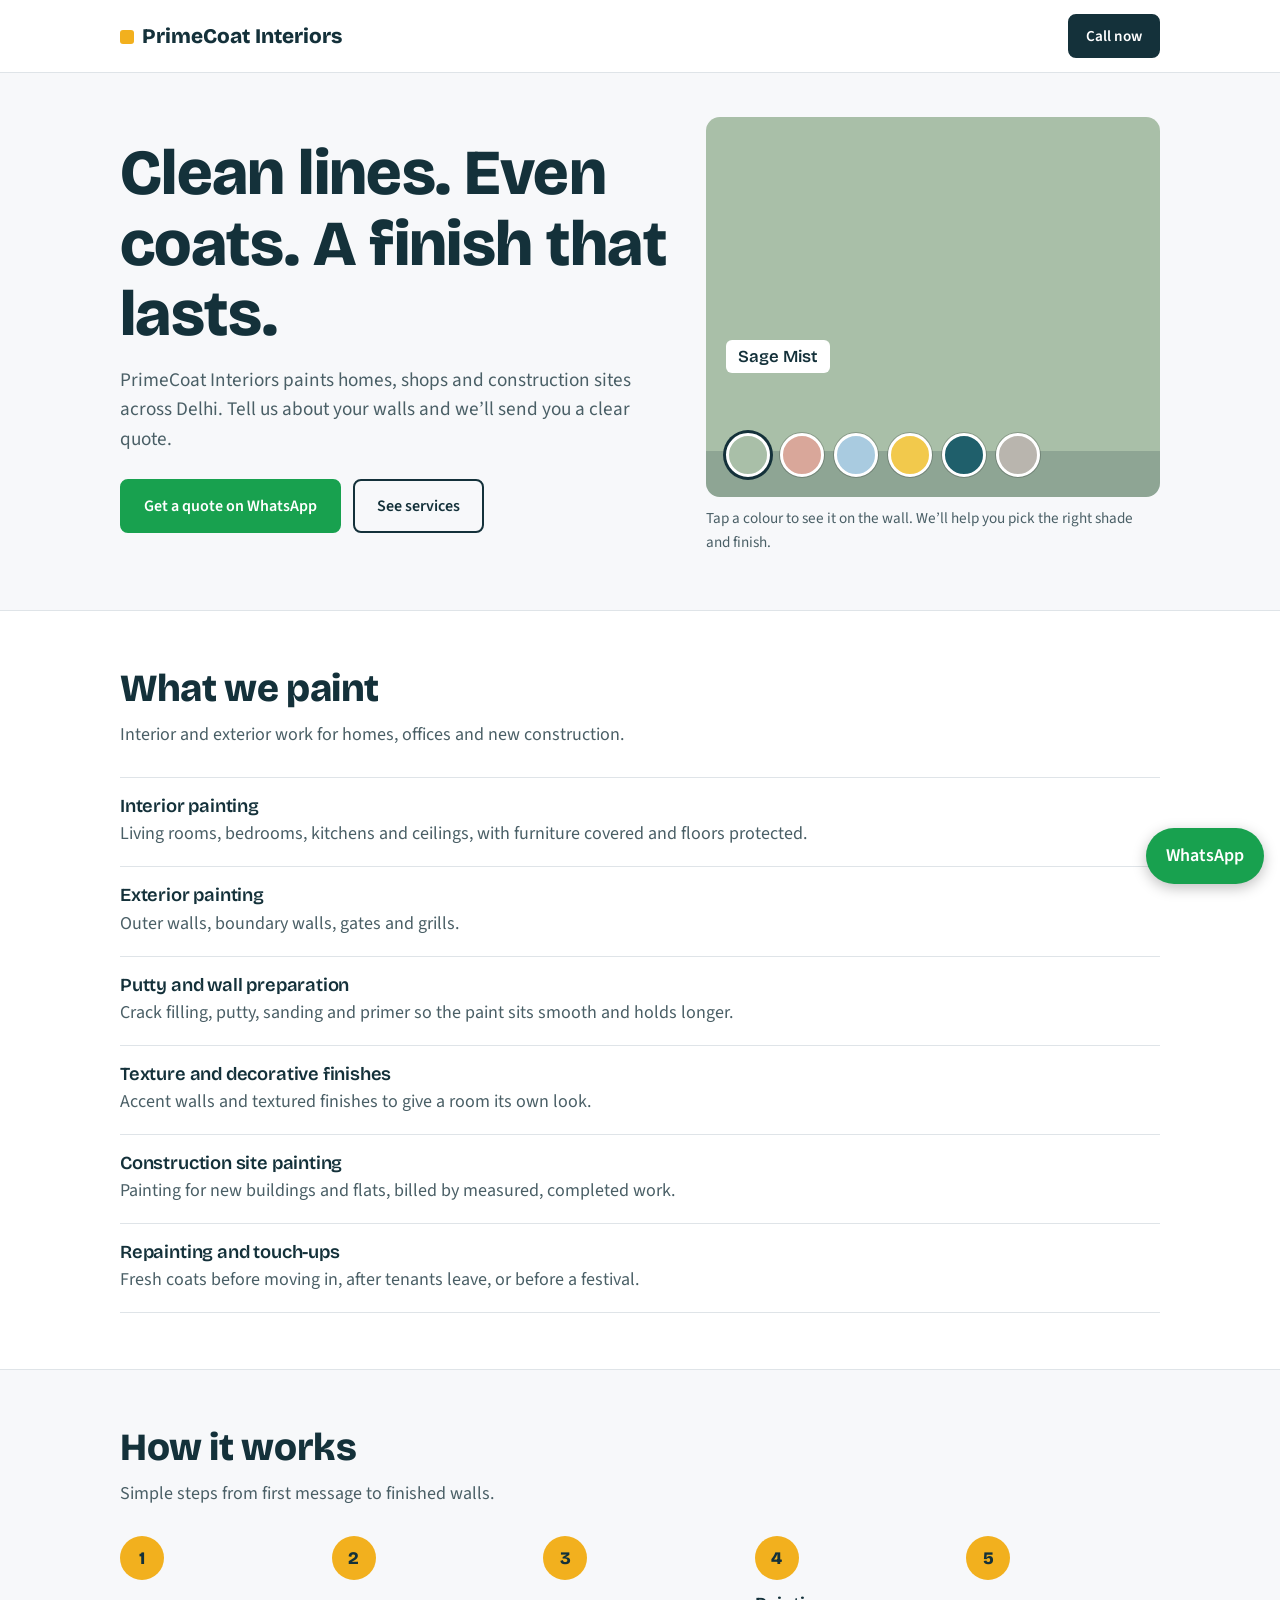
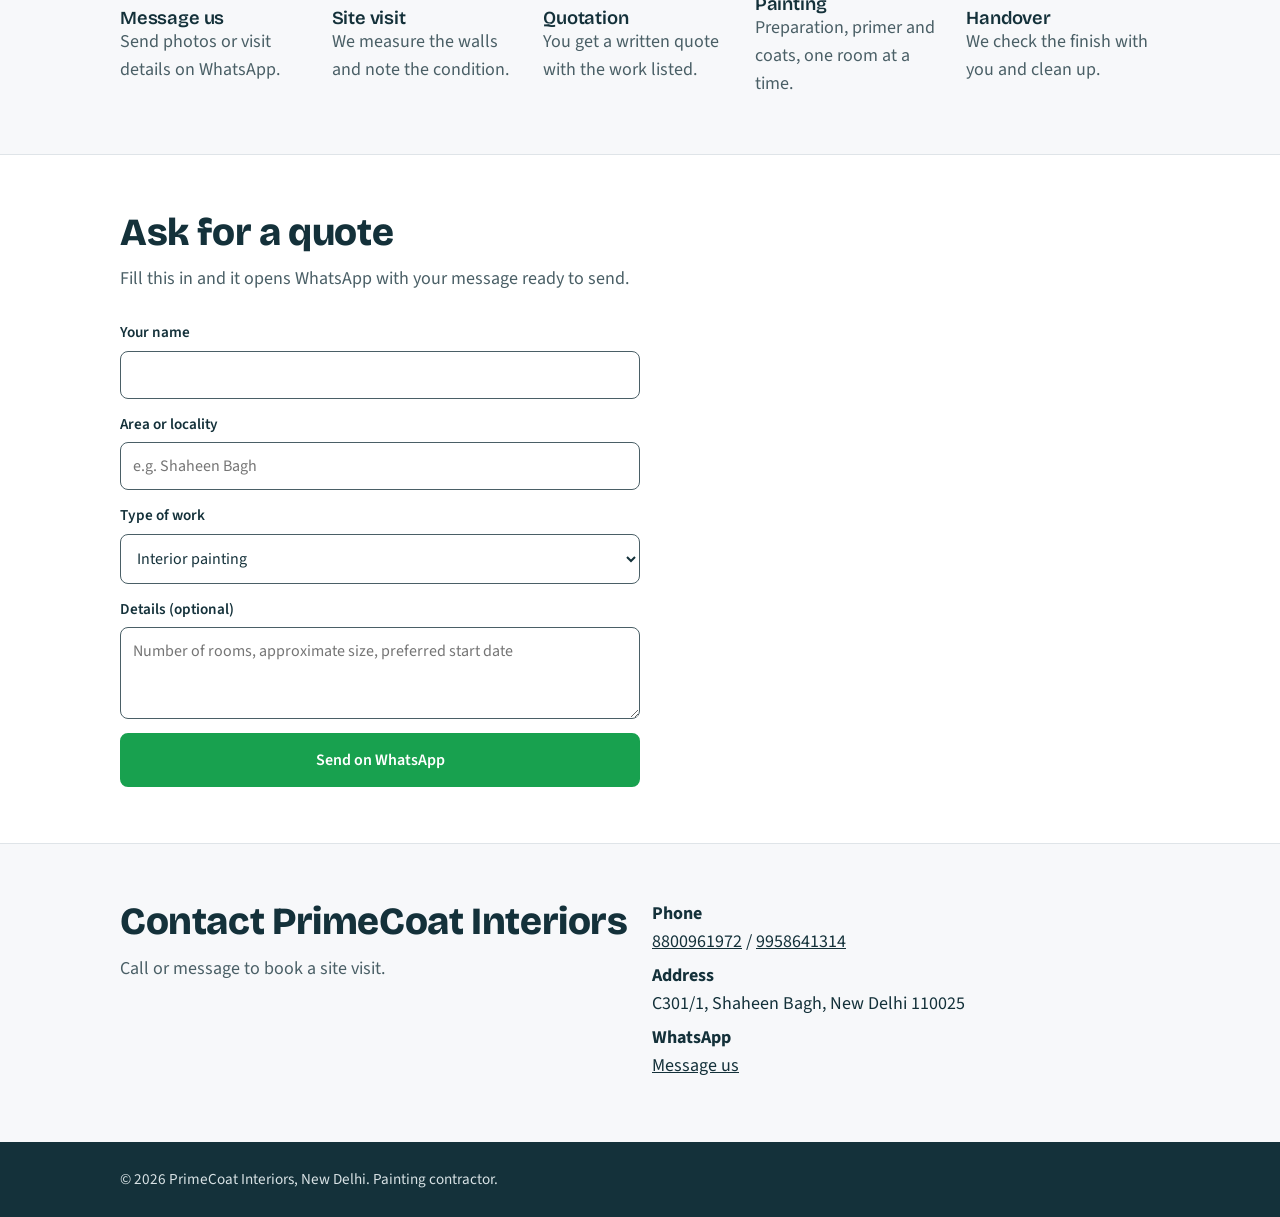
==== index.html @ b765ab6c "add file via upload" ====
<!DOCTYPE html>
<html lang="en">
<head>
<meta charset="utf-8">
<meta name="viewport" content="width=device-width, initial-scale=1">
<title>PrimeCoat Interiors | Painting Contractor in Shaheen Bagh, New Delhi</title>
<meta name="description" content="PrimeCoat Interiors does interior and exterior painting, putty and wall preparation, and site painting in Delhi. Call or WhatsApp for a free quote.">
<meta property="og:title" content="PrimeCoat Interiors | Painting Contractor, New Delhi">
<meta property="og:description" content="Interior and exterior painting for homes and construction sites. Message us on WhatsApp for a quote.">
<meta property="og:type" content="website">
<link rel="preconnect" href="https://fonts.googleapis.com">
<link rel="preconnect" href="https://fonts.gstatic.com" crossorigin>
<link href="https://fonts.googleapis.com/css2?family=Bricolage+Grotesque:opsz,wght@12..96,600;12..96,800&family=Source+Sans+3:wght@400;600&display=swap" rel="stylesheet">
<script type="application/ld+json">
{"@context":"https://schema.org","@type":"HousePainter","name":"PrimeCoat Interiors","telephone":"+918800961972","address":{"@type":"PostalAddress","streetAddress":"C301/1, Shaheen Bagh","addressLocality":"New Delhi","postalCode":"110025","addressCountry":"IN"},"areaServed":"Delhi NCR"}
</script>
<style>
:root{
  --ink:#14313a; --ink-soft:#4a5f66; --paper:#f7f8fa; --line:#dfe4e8;
  --accent:#f2b01e; --wa:#18a14f; --wall:#a9bfa8;
  --head:"Bricolage Grotesque","Trebuchet MS",Arial,sans-serif;
  --body:"Source Sans 3",Segoe UI,Arial,sans-serif;
}
*{box-sizing:border-box;margin:0}
html{scroll-behavior:smooth}
body{font-family:var(--body);color:var(--ink);background:var(--paper);font-size:18px;line-height:1.55}
a{color:inherit}
:focus-visible{outline:3px solid var(--ink);outline-offset:3px}
.wrap{max-width:1080px;margin:0 auto;padding:0 20px}
h1,h2,h3{font-family:var(--head);line-height:1.1;letter-spacing:-.01em}
h1{font-size:clamp(2.3rem,7vw,4rem);font-weight:800}
h2{font-size:clamp(1.7rem,4.5vw,2.4rem);font-weight:800;margin-bottom:12px}
h3{font-size:1.15rem;font-weight:600}
.btn{display:inline-block;padding:14px 22px;border-radius:8px;font-weight:600;text-decoration:none;border:2px solid var(--ink);background:none;font:600 1rem var(--body);cursor:pointer}
.btn-wa{background:var(--wa);border-color:var(--wa);color:#fff}
.btn-call{background:var(--ink);color:#fff}
header{border-bottom:1px solid var(--line);background:#fff}
header .wrap{display:flex;align-items:center;justify-content:space-between;padding-top:14px;padding-bottom:14px;gap:12px}
.logo{font:800 1.3rem var(--head);text-decoration:none}
.logo span{display:inline-block;width:14px;height:14px;background:var(--accent);margin-right:8px;border-radius:3px;vertical-align:-1px}
header .btn{padding:9px 16px;font-size:.95rem}
.hero{padding:44px 0 56px}
.hero .wrap{display:grid;gap:32px;grid-template-columns:1fr}
.hero p.lead{font-size:1.2rem;color:var(--ink-soft);max-width:34em;margin:16px 0 24px}
.cta{display:flex;flex-wrap:wrap;gap:12px}
.wall{border-radius:14px;min-height:300px;background:var(--wall);transition:background .45s;display:flex;flex-direction:column;justify-content:flex-end;padding:20px;position:relative;overflow:hidden}
.wall::before{content:"";position:absolute;left:0;right:0;bottom:0;height:46px;background:rgba(20,49,58,.18)}
.wall-name{position:relative;font:600 1.05rem var(--head);background:#fff;align-self:flex-start;padding:6px 12px;border-radius:6px;margin-bottom:60px}
.chips{position:relative;display:flex;gap:10px;flex-wrap:wrap}
.chip{width:44px;height:44px;border-radius:50%;border:3px solid #fff;cursor:pointer;box-shadow:0 0 0 1px rgba(0,0,0,.2)}
.chip[aria-pressed="true"]{box-shadow:0 0 0 3px var(--ink)}
.hint{font-size:.95rem;color:var(--ink-soft);margin-top:10px}
section{padding:56px 0}
.alt{background:#fff;border-top:1px solid var(--line);border-bottom:1px solid var(--line)}
.sub{color:var(--ink-soft);max-width:36em;margin-bottom:28px}
.services{list-style:none;padding:0;display:grid;gap:0}
.services li{padding:18px 0;border-top:1px solid var(--line)}
.services li:last-child{border-bottom:1px solid var(--line)}
.services p{color:var(--ink-soft);margin-top:4px}
.steps{list-style:none;padding:0;counter-reset:s;display:grid;gap:18px}
.steps li{counter-increment:s;display:grid;grid-template-columns:44px 1fr;gap:14px;align-items:start}
.steps li::before{content:counter(s);width:44px;height:44px;border-radius:50%;background:var(--accent);font:800 1.1rem var(--head);display:flex;align-items:center;justify-content:center}
.steps p{color:var(--ink-soft)}
form{display:grid;gap:14px;max-width:520px}
label{display:grid;gap:6px;font-weight:600;font-size:.95rem}
input,select,textarea{font:1rem var(--body);padding:12px;border:1.5px solid var(--ink-soft);border-radius:8px;background:#fff;color:var(--ink);width:100%}
.contact{display:grid;gap:24px}
.contact p{margin-bottom:6px}
footer{background:var(--ink);color:#d8e2e5;padding:26px 0;font-size:.95rem}
.float{position:fixed;right:16px;bottom:16px;z-index:5;border-radius:999px;padding:14px 20px;box-shadow:0 4px 14px rgba(0,0,0,.25);text-decoration:none;background:var(--wa);color:#fff;font-weight:600}
@media(min-width:760px){
  .hero .wrap{grid-template-columns:1.1fr .9fr;align-items:center}
  .wall{min-height:380px}
  .contact{grid-template-columns:1fr 1fr}
  .steps{grid-template-columns:repeat(5,1fr)}
  .steps li{grid-template-columns:1fr}
}
@media(prefers-reduced-motion:reduce){html{scroll-behavior:auto}.wall{transition:none}}
</style>
</head>
<body>

<header>
  <div class="wrap">
    <a class="logo" href="#top"><span></span>PrimeCoat Interiors</a>
    <a class="btn btn-call" href="tel:+918800961972">Call now</a>
  </div>
</header>

<main id="top">
  <div class="hero">
    <div class="wrap">
      <div>
        <h1>Clean lines. Even coats. A finish that lasts.</h1>
        <p class="lead">PrimeCoat Interiors paints homes, shops and construction sites across Delhi. Tell us about your walls and we’ll send you a clear quote.</p>
        <div class="cta">
          <a class="btn btn-wa" href="https://wa.me/918800961972?text=Hello%20PrimeCoat%20Interiors%2C%20I%20need%20a%20painting%20quote.">Get a quote on WhatsApp</a>
          <a class="btn" href="#services">See services</a>
        </div>
      </div>
      <div>
        <div class="wall" id="wall">
          <div class="wall-name" id="wallName">Sage Mist</div>
          <div class="chips" role="group" aria-label="Choose a wall colour"></div>
        </div>
        <p class="hint">Tap a colour to see it on the wall. We’ll help you pick the right shade and finish.</p>
      </div>
    </div>
  </div>

  <section class="alt" id="services">
    <div class="wrap">
      <h2>What we paint</h2>
      <p class="sub">Interior and exterior work for homes, offices and new construction.</p>
      <ul class="services">
        <li><h3>Interior painting</h3><p>Living rooms, bedrooms, kitchens and ceilings, with furniture covered and floors protected.</p></li>
        <li><h3>Exterior painting</h3><p>Outer walls, boundary walls, gates and grills.</p></li>
        <li><h3>Putty and wall preparation</h3><p>Crack filling, putty, sanding and primer so the paint sits smooth and holds longer.</p></li>
        <li><h3>Texture and decorative finishes</h3><p>Accent walls and textured finishes to give a room its own look.</p></li>
        <li><h3>Construction site painting</h3><p>Painting for new buildings and flats, billed by measured, completed work.</p></li>
        <li><h3>Repainting and touch-ups</h3><p>Fresh coats before moving in, after tenants leave, or before a festival.</p></li>
      </ul>
    </div>
  </section>

  <section id="process">
    <div class="wrap">
      <h2>How it works</h2>
      <p class="sub">Simple steps from first message to finished walls.</p>
      <ol class="steps">
        <li><div><h3>Message us</h3><p>Send photos or visit details on WhatsApp.</p></div></li>
        <li><div><h3>Site visit</h3><p>We measure the walls and note the condition.</p></div></li>
        <li><div><h3>Quotation</h3><p>You get a written quote with the work listed.</p></div></li>
        <li><div><h3>Painting</h3><p>Preparation, primer and coats, one room at a time.</p></div></li>
        <li><div><h3>Handover</h3><p>We check the finish with you and clean up.</p></div></li>
      </ol>
    </div>
  </section>

  <section class="alt" id="quote">
    <div class="wrap">
      <h2>Ask for a quote</h2>
      <p class="sub">Fill this in and it opens WhatsApp with your message ready to send.</p>
      <form id="quoteForm">
        <label>Your name<input name="name" autocomplete="name" required></label>
        <label>Area or locality<input name="area" placeholder="e.g. Shaheen Bagh" required></label>
        <label>Type of work
          <select name="work">
            <option>Interior painting</option>
            <option>Exterior painting</option>
            <option>Putty and wall preparation</option>
            <option>Texture and decorative finish</option>
            <option>Construction site painting</option>
            <option>Repainting or touch-up</option>
          </select>
        </label>
        <label>Details (optional)<textarea name="details" rows="3" placeholder="Number of rooms, approximate size, preferred start date"></textarea></label>
        <button class="btn btn-wa" type="submit">Send on WhatsApp</button>
      </form>
    </div>
  </section>

  <section id="contact">
    <div class="wrap contact">
      <div>
        <h2>Contact PrimeCoat Interiors</h2>
        <p class="sub">Call or message to book a site visit.</p>
      </div>
      <div>
        <p><strong>Phone</strong><br><a href="tel:+918800961972">8800961972</a> / <a href="tel:+919958641314">9958641314</a></p>
        <p><strong>Address</strong><br>C301/1, Shaheen Bagh, New Delhi 110025</p>
        <p><strong>WhatsApp</strong><br><a href="https://wa.me/918800961972">Message us</a></p>
      </div>
    </div>
  </section>
</main>

<footer>
  <div class="wrap">© <span id="yr">2026</span> PrimeCoat Interiors, New Delhi. Painting contractor.</div>
</footer>

<a class="float" href="https://wa.me/918800961972?text=Hello%20PrimeCoat%20Interiors%2C%20I%20need%20a%20painting%20quote." aria-label="Chat on WhatsApp">WhatsApp</a>

<script>
(function(){
  var shades=[["Sage Mist","#a9bfa8"],["Clay Rose","#d9a79a"],["Sky Wash","#a9cbe0"],["Sun Yellow","#f2c94c"],["Deep Teal","#1f5f6b"],["Warm Grey","#b9b5ae"]];
  var wall=document.getElementById("wall"),nm=document.getElementById("wallName"),box=wall.querySelector(".chips");
  shades.forEach(function(s,i){
    var b=document.createElement("button");
    b.className="chip";b.type="button";b.style.background=s[1];
    b.setAttribute("aria-label",s[0]);b.setAttribute("aria-pressed",i===0?"true":"false");
    b.onclick=function(){
      wall.style.background=s[1];nm.textContent=s[0];
      box.querySelectorAll(".chip").forEach(function(c){c.setAttribute("aria-pressed","false")});
      b.setAttribute("aria-pressed","true");
    };
    box.appendChild(b);
  });
  document.getElementById("yr").textContent=new Date().getFullYear();
  document.getElementById("quoteForm").addEventListener("submit",function(e){
    e.preventDefault();
    var f=e.target,d=new FormData(f);
    var msg="Hello PrimeCoat Interiors, I’m "+d.get("name")+" from "+d.get("area")+". I need a quote for: "+d.get("work")+"."+(d.get("details")?" Details: "+d.get("details"):"");
    window.open("https://wa.me/918800961972?text="+encodeURIComponent(msg),"_blank");
  });
})();
</script>
</body>
</html>
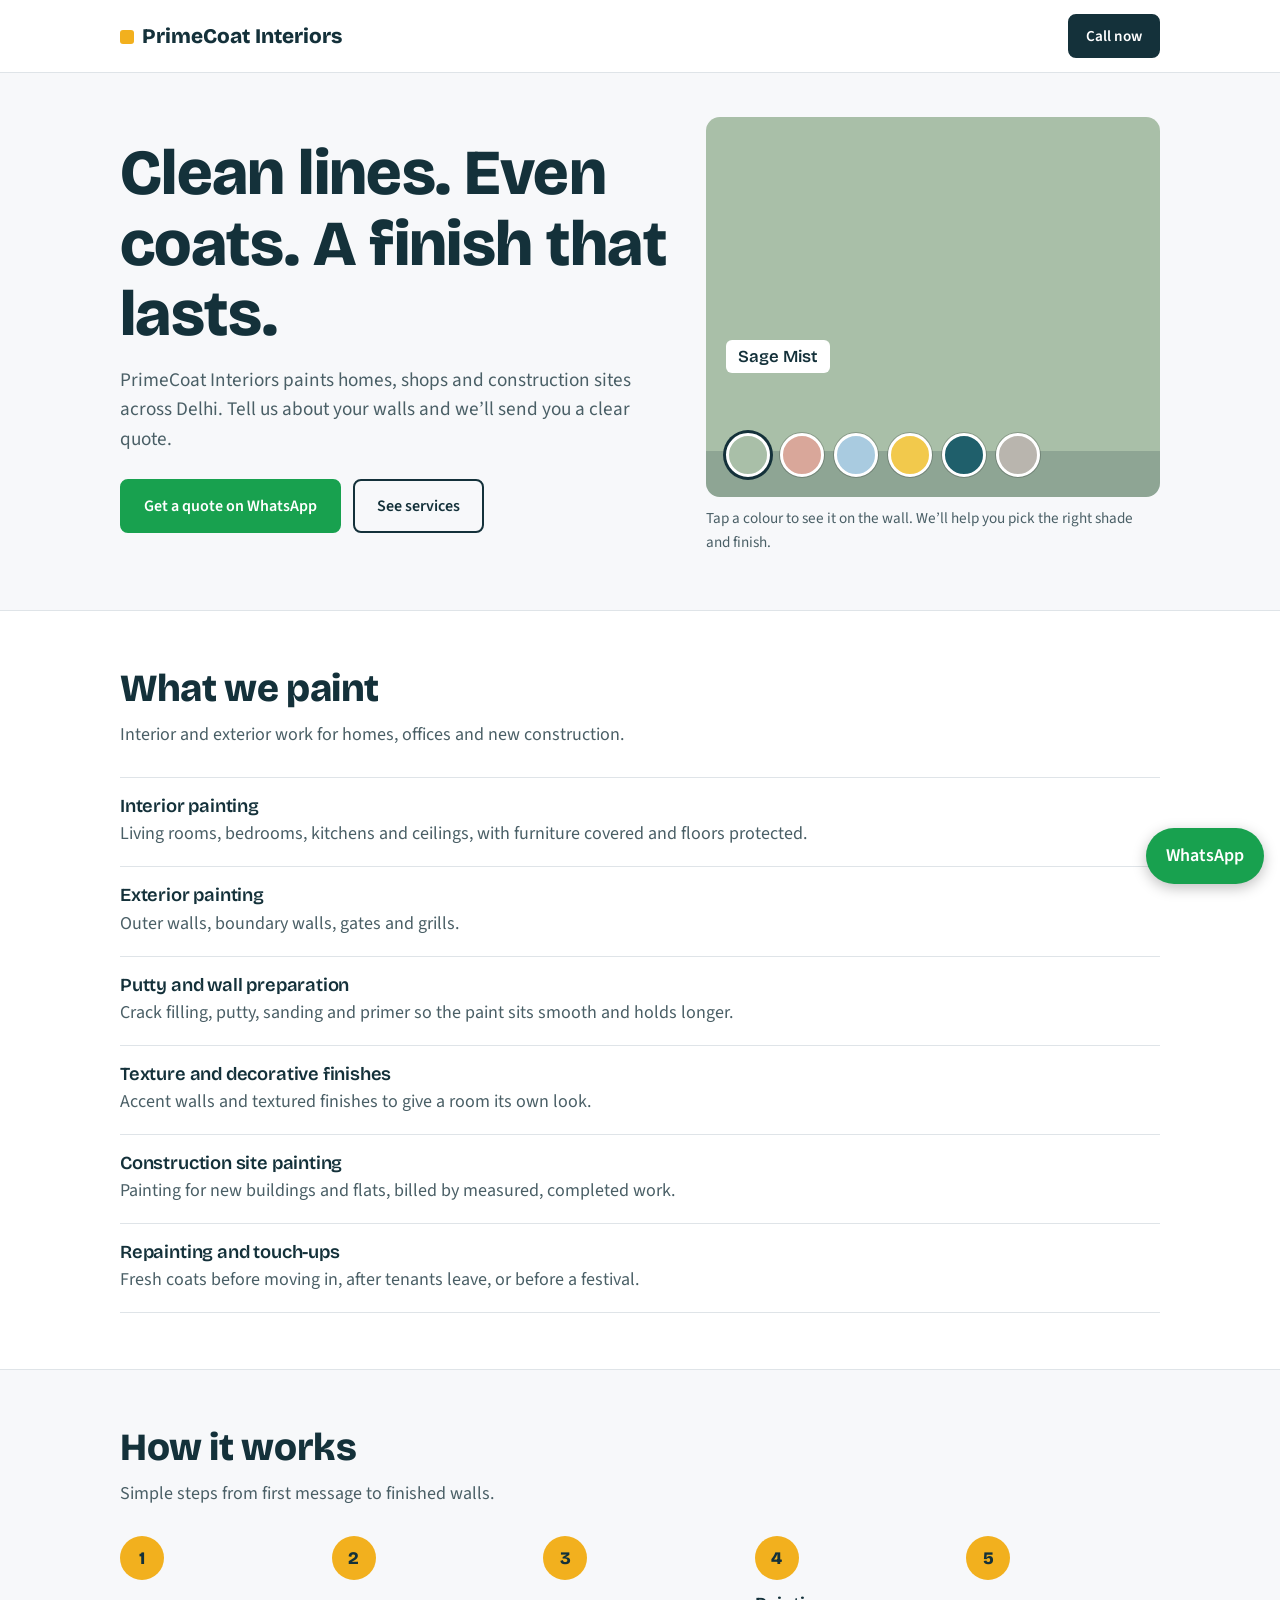
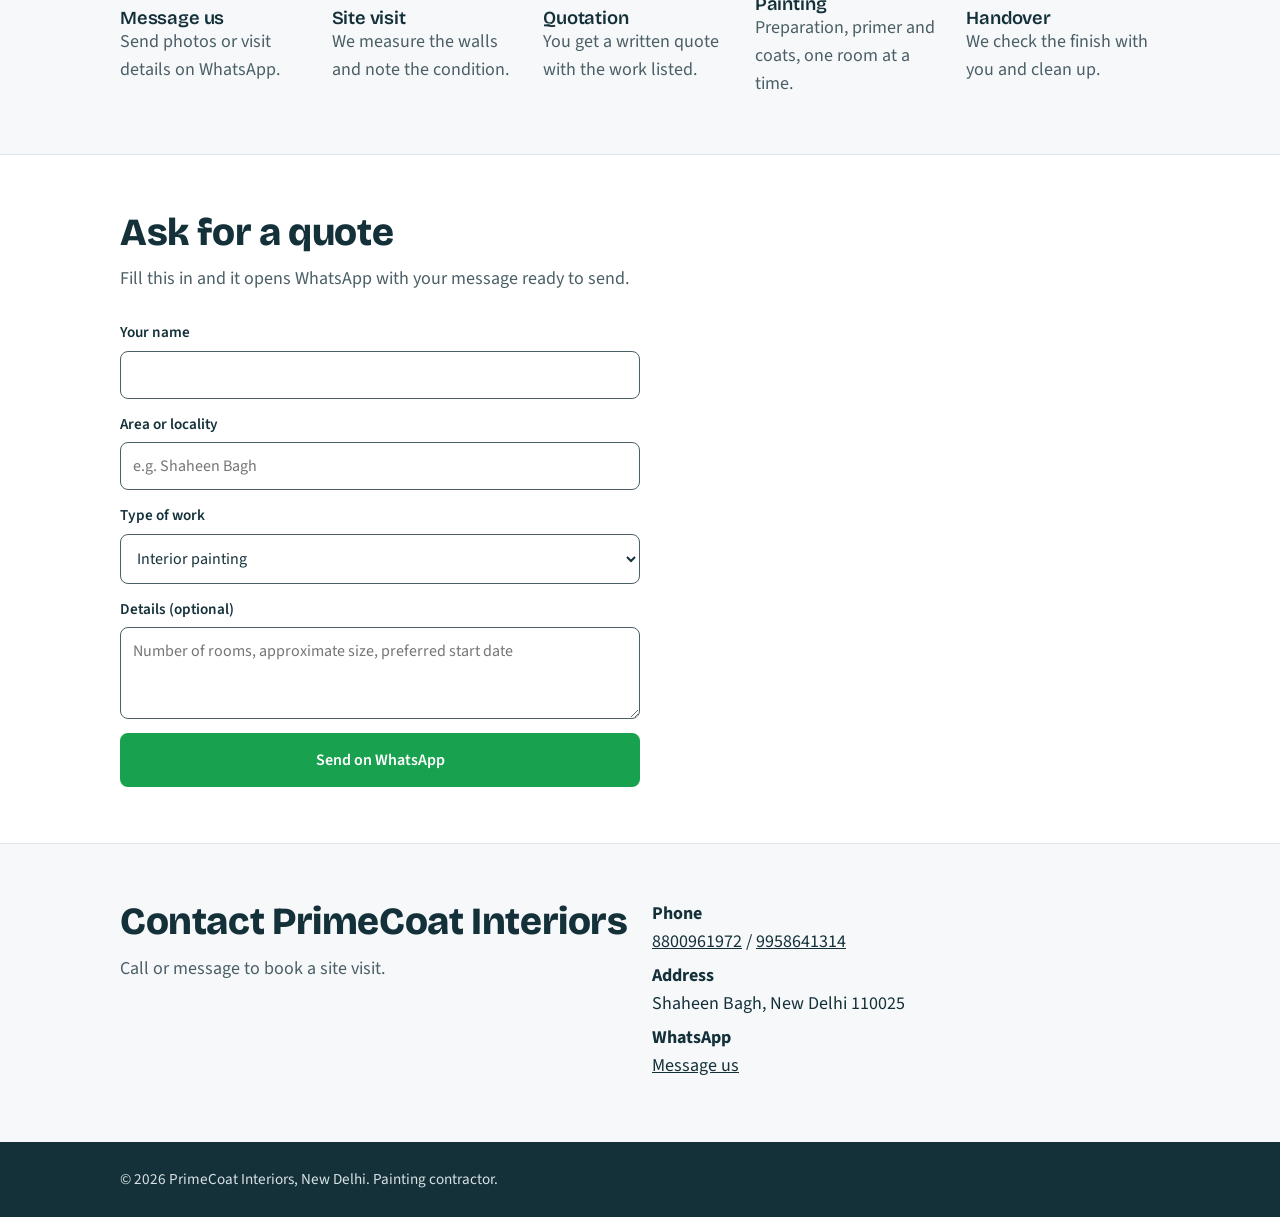
==== commit 42fc572d: "Update index.html updated address" ====
--- a/index.html
+++ b/index.html
@@ -168,7 +168,7 @@
       </div>
       <div>
         <p><strong>Phone</strong><br><a href="tel:+918800961972">8800961972</a> / <a href="tel:+919958641314">9958641314</a></p>
-        <p><strong>Address</strong><br>C301/1, Shaheen Bagh, New Delhi 110025</p>
+        <p><strong>Address</strong><br>Shaheen Bagh, New Delhi 110025</p>
         <p><strong>WhatsApp</strong><br><a href="https://wa.me/918800961972">Message us</a></p>
       </div>
     </div>
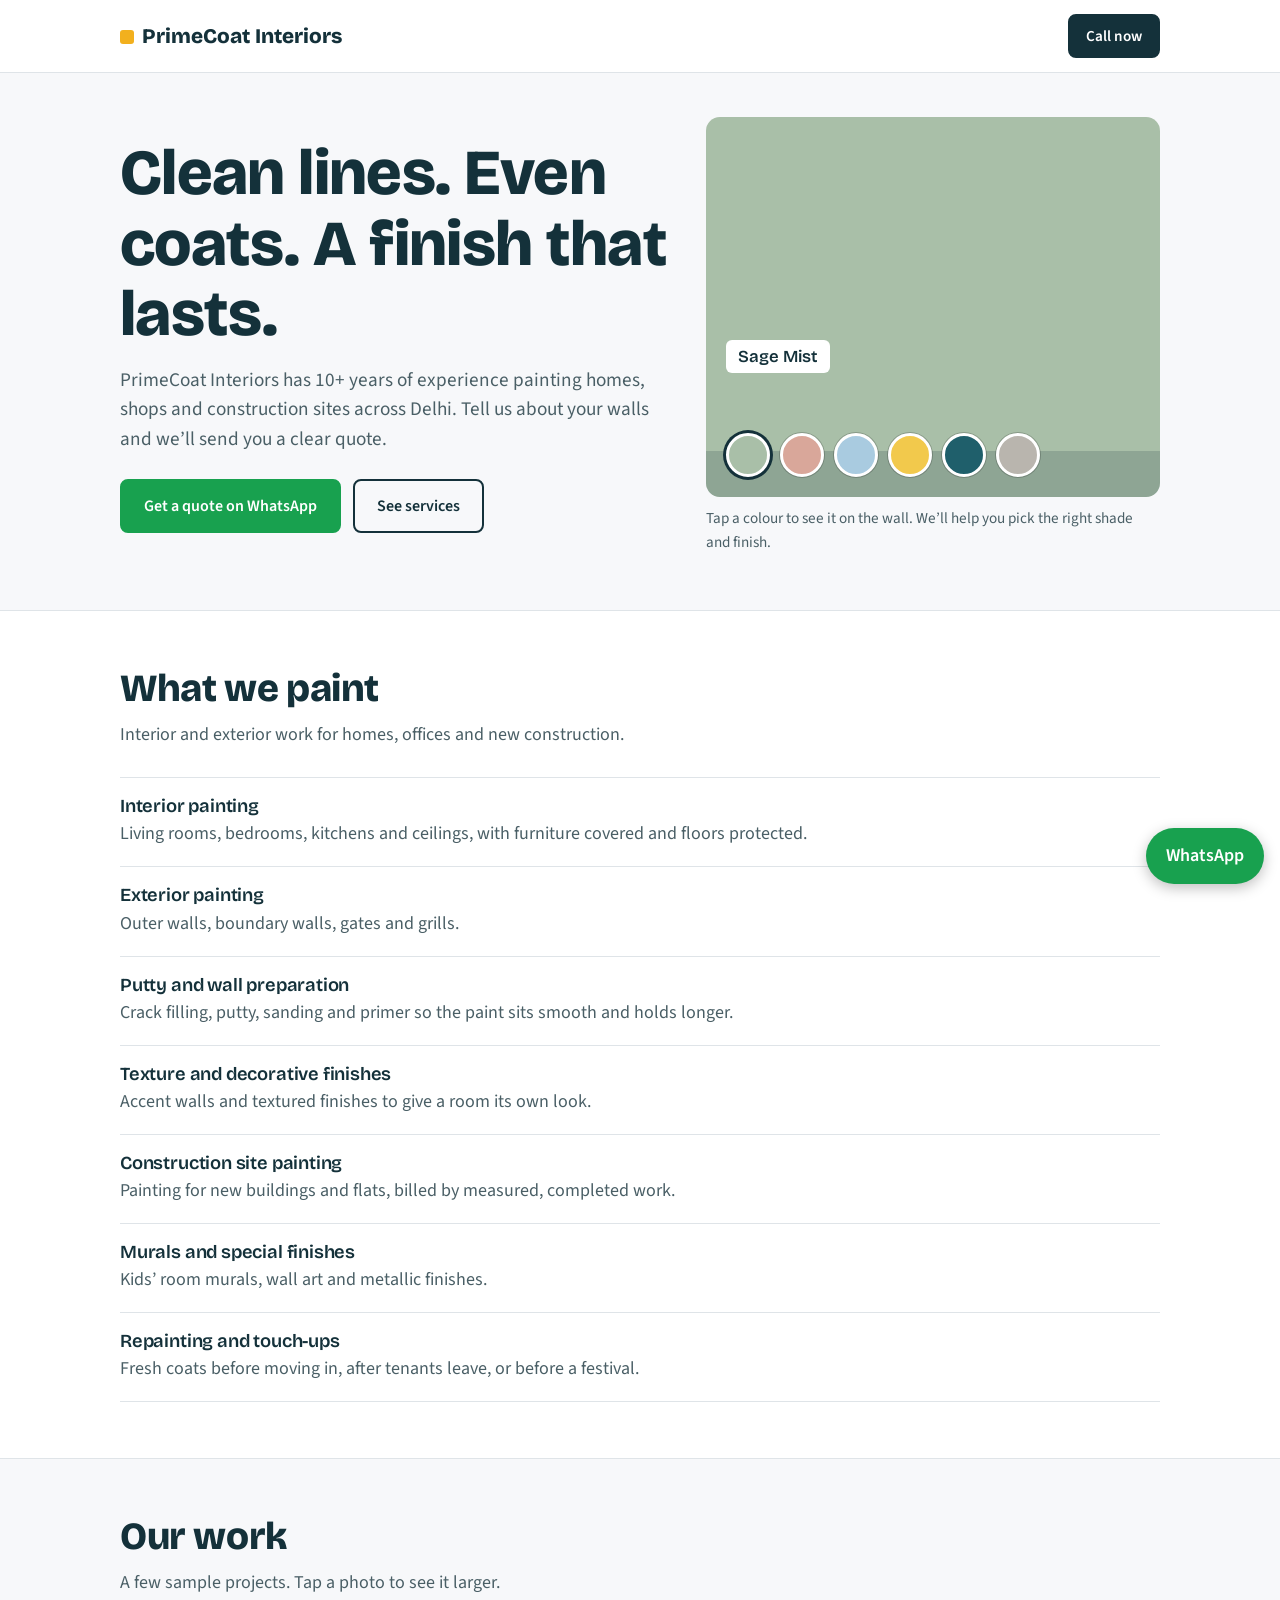
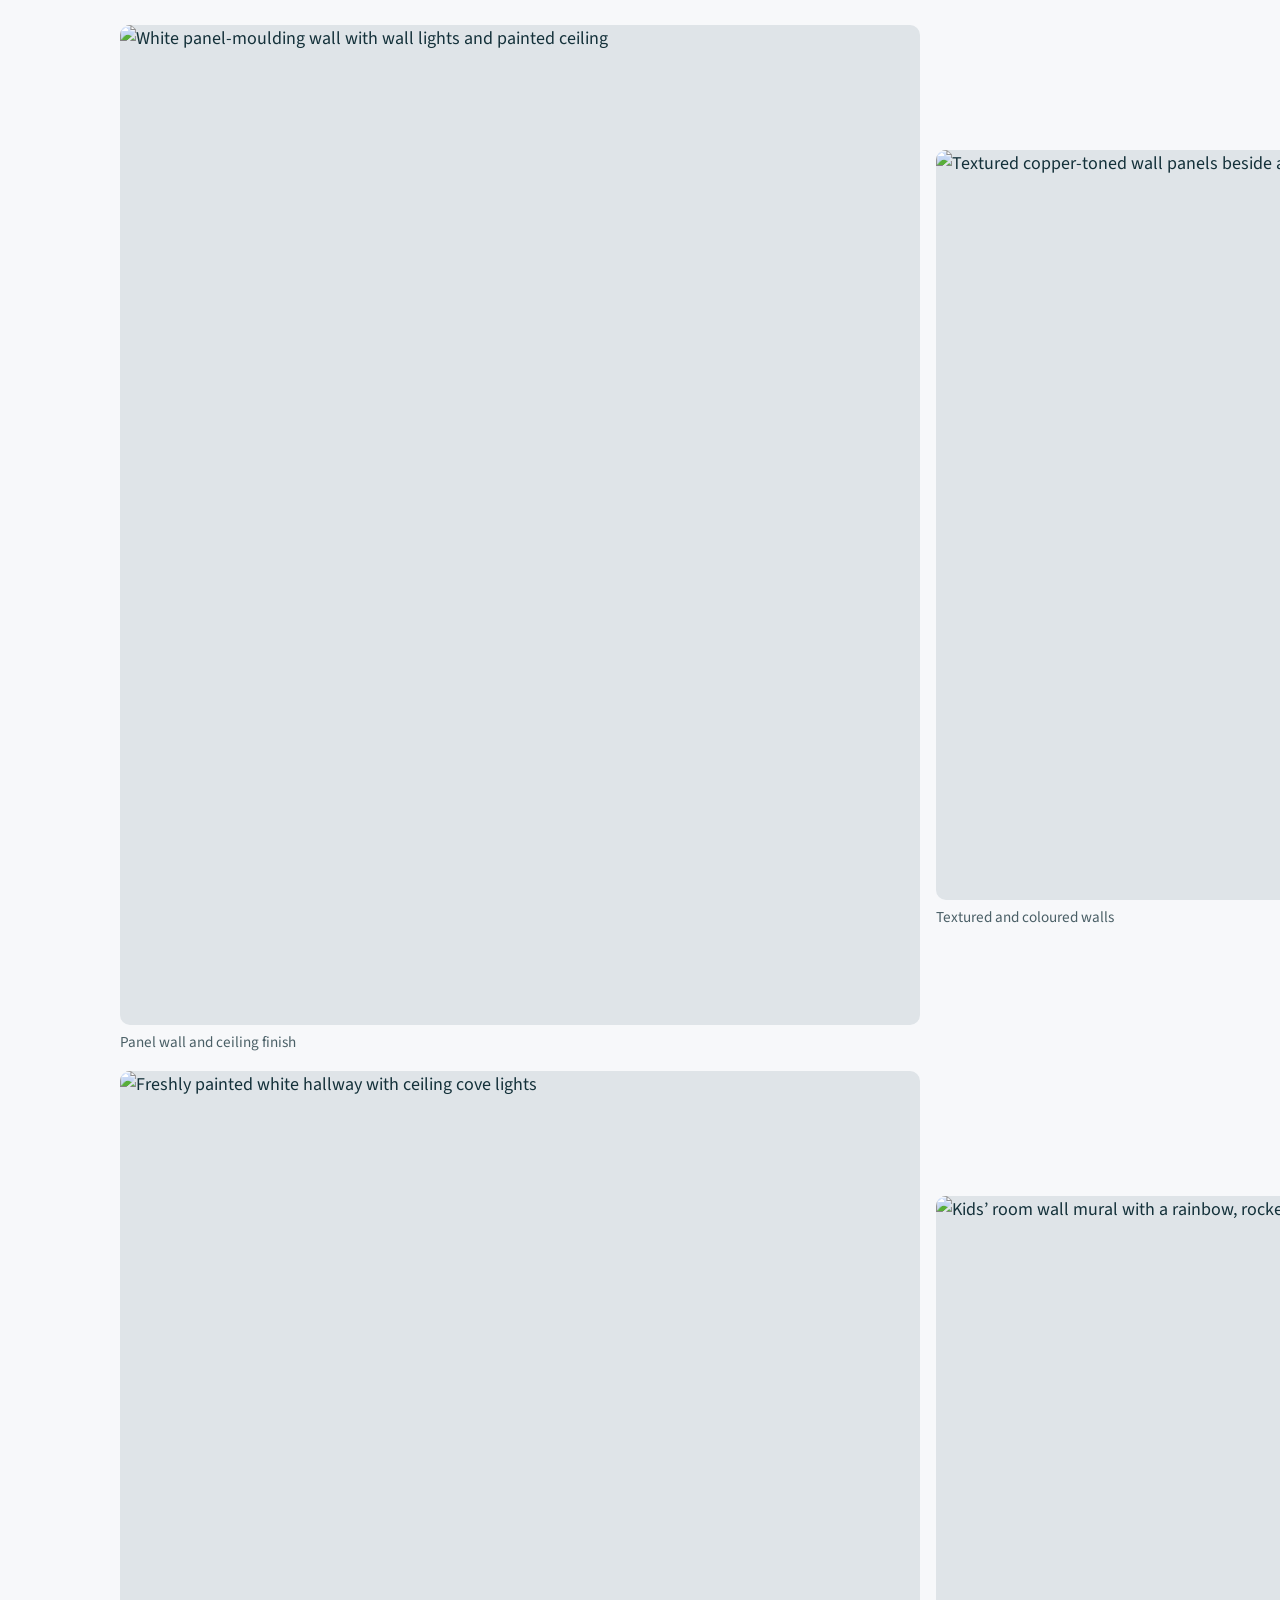
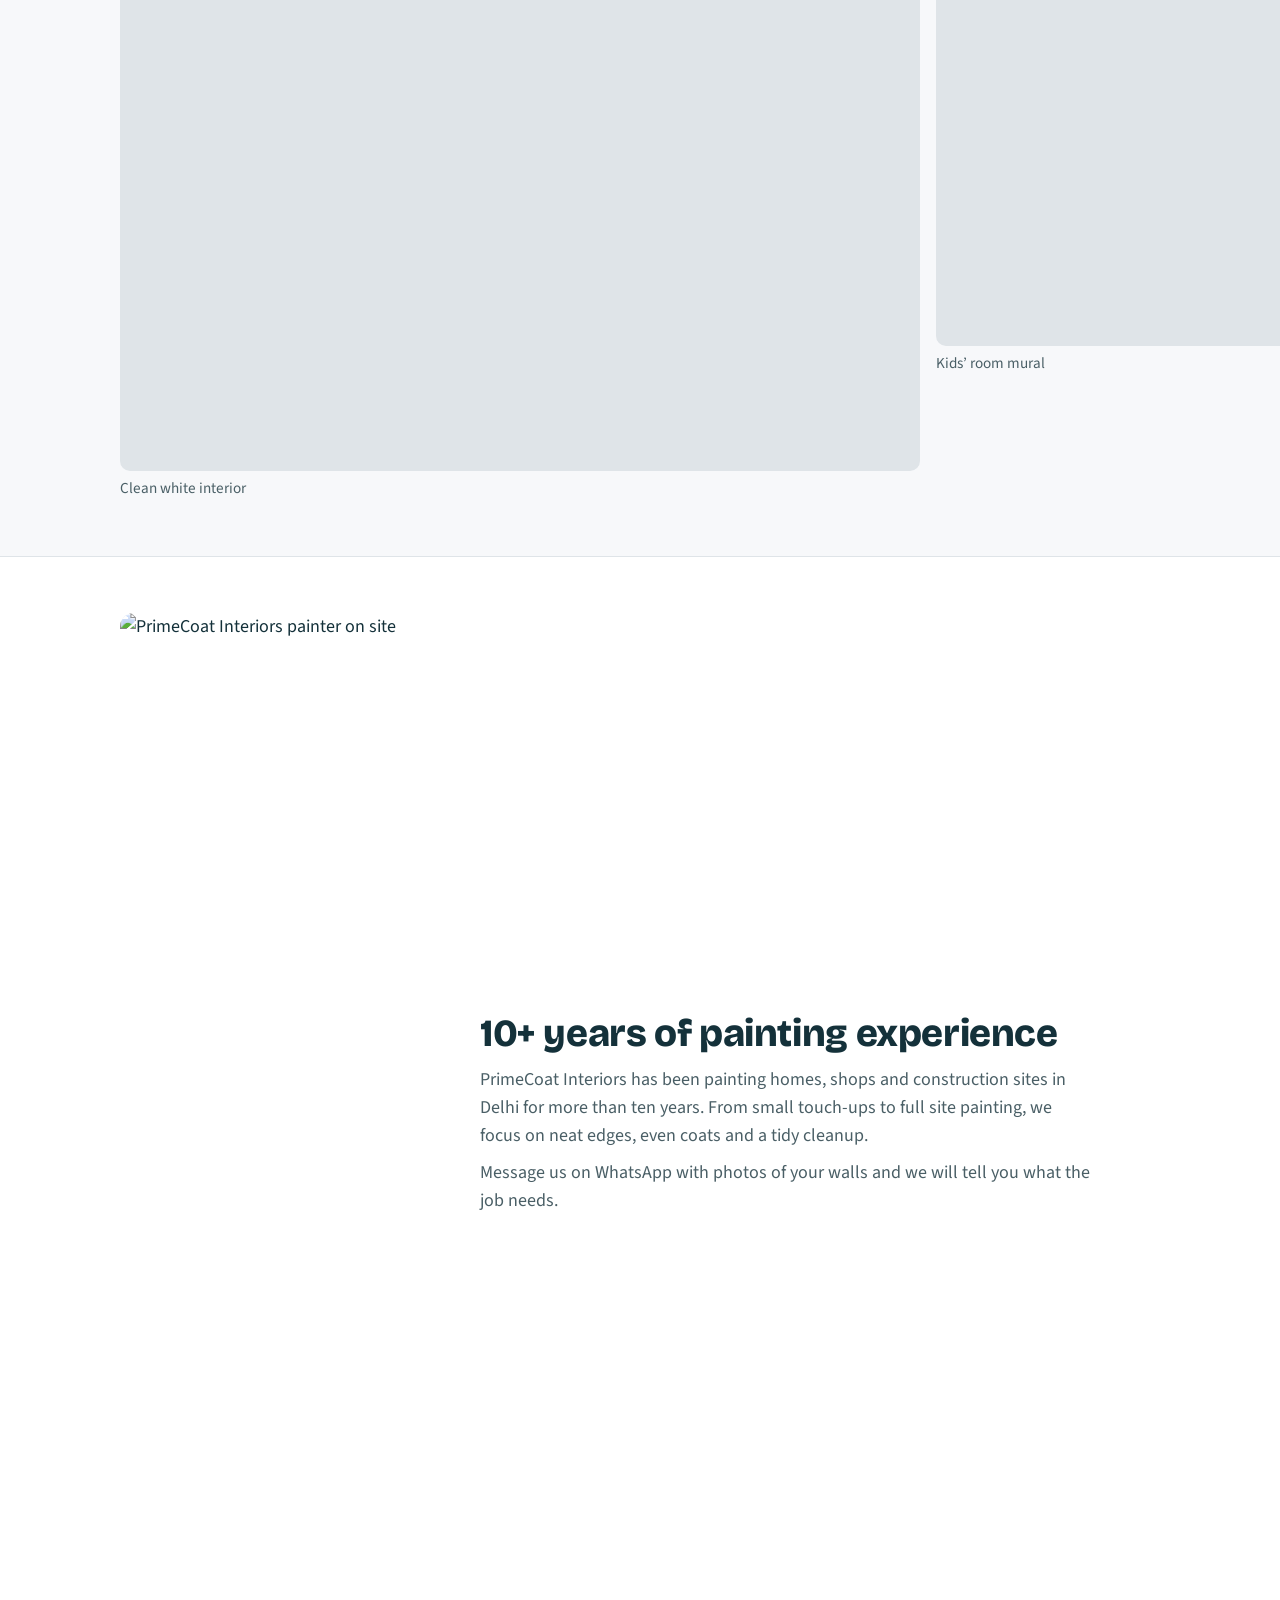
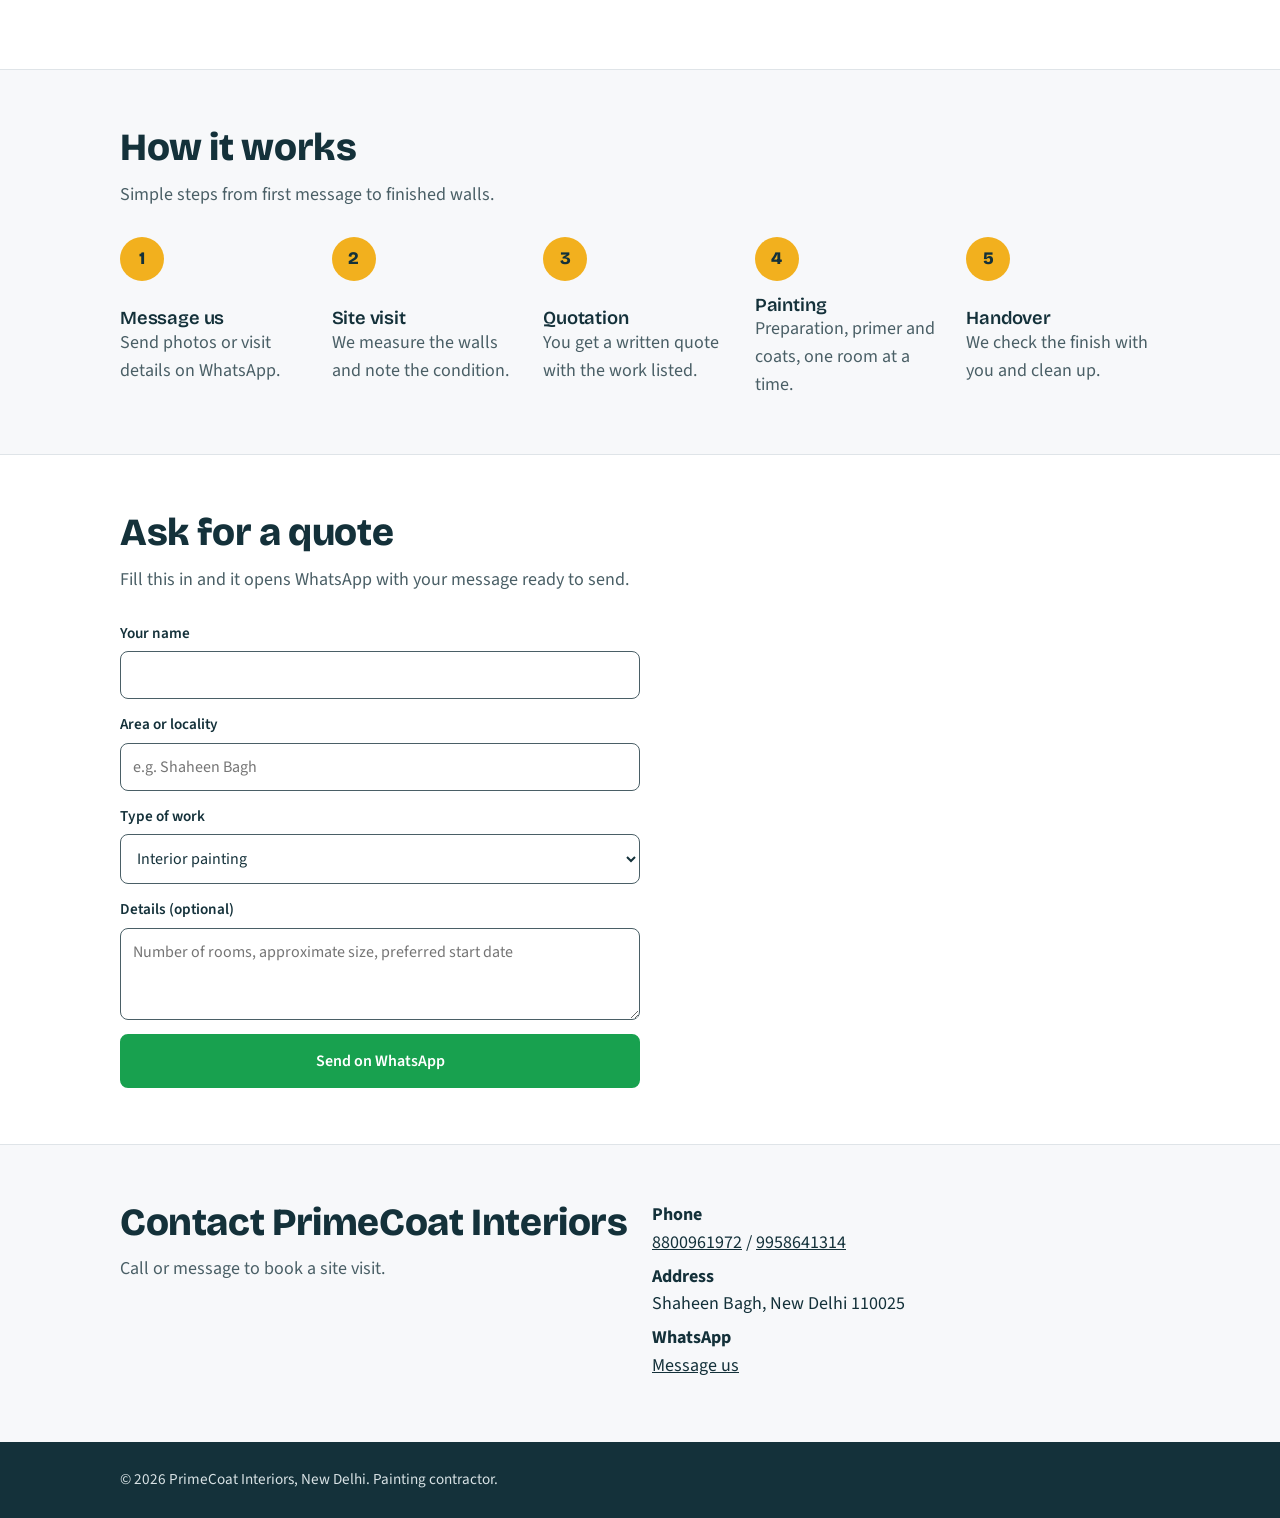
==== commit 8925d708: "updated website" ====
--- a/index.html
+++ b/index.html
@@ -4,7 +4,7 @@
 <meta charset="utf-8">
 <meta name="viewport" content="width=device-width, initial-scale=1">
 <title>PrimeCoat Interiors | Painting Contractor in Shaheen Bagh, New Delhi</title>
-<meta name="description" content="PrimeCoat Interiors does interior and exterior painting, putty and wall preparation, and site painting in Delhi. Call or WhatsApp for a free quote.">
+<meta name="description" content="10+ years of experience. PrimeCoat Interiors does interior and exterior painting, putty and wall preparation, and site painting in Delhi. Call or WhatsApp for a free quote.">
 <meta property="og:title" content="PrimeCoat Interiors | Painting Contractor, New Delhi">
 <meta property="og:description" content="Interior and exterior painting for homes and construction sites. Message us on WhatsApp for a quote.">
 <meta property="og:type" content="website">
@@ -12,7 +12,7 @@
 <link rel="preconnect" href="https://fonts.gstatic.com" crossorigin>
 <link href="https://fonts.googleapis.com/css2?family=Bricolage+Grotesque:opsz,wght@12..96,600;12..96,800&family=Source+Sans+3:wght@400;600&display=swap" rel="stylesheet">
 <script type="application/ld+json">
-{"@context":"https://schema.org","@type":"HousePainter","name":"PrimeCoat Interiors","telephone":"+918800961972","address":{"@type":"PostalAddress","streetAddress":"C301/1, Shaheen Bagh","addressLocality":"New Delhi","postalCode":"110025","addressCountry":"IN"},"areaServed":"Delhi NCR"}
+{"@context":"https://schema.org","@type":"HousePainter","name":"PrimeCoat Interiors","telephone":"+918800961972","address":{"@type":"PostalAddress","streetAddress":"Shaheen Bagh","addressLocality":"New Delhi","postalCode":"110025","addressCountry":"IN"},"areaServed":"Delhi NCR"}
 </script>
 <style>
 :root{
@@ -57,6 +57,18 @@
 .services li{padding:18px 0;border-top:1px solid var(--line)}
 .services li:last-child{border-bottom:1px solid var(--line)}
 .services p{color:var(--ink-soft);margin-top:4px}
+.gallery{display:grid;grid-template-columns:repeat(2,1fr);gap:12px}
+.gallery button{padding:0;border:0;background:none;cursor:pointer;text-align:left;font:inherit;color:inherit;display:block;width:100%}
+.gallery img{width:100%;aspect-ratio:4/5;object-fit:cover;border-radius:10px;display:block;background:var(--line)}
+.gallery span{display:block;font-size:.95rem;margin-top:6px;color:var(--ink-soft)}
+dialog{border:0;padding:0;background:none;max-width:94vw;max-height:92vh}
+dialog::backdrop{background:rgba(10,20,24,.85)}
+dialog img{max-width:94vw;max-height:80vh;border-radius:10px;display:block;margin:0 auto}
+dialog p{color:#fff;text-align:center;margin:10px 0}
+dialog .btn{background:#fff;display:block;margin:0 auto;padding:9px 20px}
+.about{display:grid;gap:24px;align-items:center}
+.about img{width:100%;max-width:320px;aspect-ratio:4/5;object-fit:cover;object-position:center 55%;border-radius:14px}
+.about p{color:var(--ink-soft);max-width:34em;margin-top:10px}
 .steps{list-style:none;padding:0;counter-reset:s;display:grid;gap:18px}
 .steps li{counter-increment:s;display:grid;grid-template-columns:44px 1fr;gap:14px;align-items:start}
 .steps li::before{content:counter(s);width:44px;height:44px;border-radius:50%;background:var(--accent);font:800 1.1rem var(--head);display:flex;align-items:center;justify-content:center}
@@ -67,8 +79,10 @@
 .contact{display:grid;gap:24px}
 .contact p{margin-bottom:6px}
 footer{background:var(--ink);color:#d8e2e5;padding:26px 0;font-size:.95rem}
-.float{position:fixed;right:16px;bottom:16px;z-index:5;border-radius:999px;padding:14px 20px;box-shadow:0 4px 14px rgba(0,0,0,.25);text-decoration:none;background:var(--wa);color:#fff;font-weight:600}
+.float{position:fixed;right:16px;bottom:calc(16px + env(safe-area-inset-bottom,0px));z-index:5;border-radius:999px;padding:14px 20px;box-shadow:0 4px 14px rgba(0,0,0,.25);text-decoration:none;background:var(--wa);color:#fff;font-weight:600}
 @media(min-width:760px){
+  .gallery{grid-template-columns:repeat(3,1fr);gap:16px}
+  .about{grid-template-columns:320px 1fr;gap:40px}
   .hero .wrap{grid-template-columns:1.1fr .9fr;align-items:center}
   .wall{min-height:380px}
   .contact{grid-template-columns:1fr 1fr}
@@ -92,7 +106,7 @@
     <div class="wrap">
       <div>
         <h1>Clean lines. Even coats. A finish that lasts.</h1>
-        <p class="lead">PrimeCoat Interiors paints homes, shops and construction sites across Delhi. Tell us about your walls and we’ll send you a clear quote.</p>
+        <p class="lead">PrimeCoat Interiors has 10+ years of experience painting homes, shops and construction sites across Delhi. Tell us about your walls and we’ll send you a clear quote.</p>
         <div class="cta">
           <a class="btn btn-wa" href="https://wa.me/918800961972?text=Hello%20PrimeCoat%20Interiors%2C%20I%20need%20a%20painting%20quote.">Get a quote on WhatsApp</a>
           <a class="btn" href="#services">See services</a>
@@ -118,8 +132,35 @@
         <li><h3>Putty and wall preparation</h3><p>Crack filling, putty, sanding and primer so the paint sits smooth and holds longer.</p></li>
         <li><h3>Texture and decorative finishes</h3><p>Accent walls and textured finishes to give a room its own look.</p></li>
         <li><h3>Construction site painting</h3><p>Painting for new buildings and flats, billed by measured, completed work.</p></li>
+        <li><h3>Murals and special finishes</h3><p>Kids’ room murals, wall art and metallic finishes.</p></li>
         <li><h3>Repainting and touch-ups</h3><p>Fresh coats before moving in, after tenants leave, or before a festival.</p></li>
       </ul>
+    </div>
+  </section>
+
+  <section id="work">
+    <div class="wrap">
+      <h2>Our work</h2>
+      <p class="sub">A few sample projects. Tap a photo to see it larger.</p>
+      <div class="gallery">
+        <button type="button" data-cap="Panel wall and ceiling finish"><img src="images/work1.jpg" width="750" height="1000" loading="lazy" alt="White panel-moulding wall with wall lights and painted ceiling"><span>Panel wall and ceiling finish</span></button>
+        <button type="button" data-cap="Textured and coloured feature walls"><img src="images/work2.jpg" width="1000" height="750" loading="lazy" alt="Textured copper-toned wall panels beside a deep green fluted wall"><span>Textured and coloured walls</span></button>
+        <button type="button" data-cap="Decorative statue finish"><img src="images/work3.jpg" width="750" height="1000" loading="lazy" alt="Decorative statue painted white in front of lit copper shelves"><span>Decorative statue finish</span></button>
+        <button type="button" data-cap="Clean white interior"><img src="images/work4.jpg" width="750" height="1000" loading="lazy" alt="Freshly painted white hallway with ceiling cove lights"><span>Clean white interior</span></button>
+        <button type="button" data-cap="Kids’ room mural"><img src="images/work5.jpg" width="1000" height="750" loading="lazy" alt="Kids’ room wall mural with a rainbow, rocket and planets"><span>Kids’ room mural</span></button>
+        <button type="button" data-cap="Metallic copper finish"><img src="images/work6.jpg" width="750" height="1000" loading="lazy" alt="Close-up of a brushed antique copper metallic finish"><span>Metallic copper finish</span></button>
+      </div>
+    </div>
+  </section>
+
+  <section class="alt" id="about">
+    <div class="wrap about">
+      <img src="images/profile.jpg" width="750" height="1000" loading="lazy" alt="PrimeCoat Interiors painter on site">
+      <div>
+        <h2>10+ years of painting experience</h2>
+        <p>PrimeCoat Interiors has been painting homes, shops and construction sites in Delhi for more than ten years. From small touch-ups to full site painting, we focus on neat edges, even coats and a tidy cleanup.</p>
+        <p>Message us on WhatsApp with photos of your walls and we will tell you what the job needs.</p>
+      </div>
     </div>
   </section>
 
@@ -151,6 +192,7 @@
             <option>Putty and wall preparation</option>
             <option>Texture and decorative finish</option>
             <option>Construction site painting</option>
+            <option>Mural or special finish</option>
             <option>Repainting or touch-up</option>
           </select>
         </label>
@@ -178,6 +220,8 @@
 <footer>
   <div class="wrap">© <span id="yr">2026</span> PrimeCoat Interiors, New Delhi. Painting contractor.</div>
 </footer>
+
+<dialog id="lb"><img id="lbImg" alt=""><p id="lbCap"></p><button class="btn" type="button" id="lbClose">Close</button></dialog>
 
 <a class="float" href="https://wa.me/918800961972?text=Hello%20PrimeCoat%20Interiors%2C%20I%20need%20a%20painting%20quote." aria-label="Chat on WhatsApp">WhatsApp</a>
 
@@ -196,6 +240,18 @@
     };
     box.appendChild(b);
   });
+  var lb=document.getElementById("lb");
+  document.querySelectorAll(".gallery button").forEach(function(b){
+    b.addEventListener("click",function(){
+      var im=b.querySelector("img");
+      document.getElementById("lbImg").src=im.src;
+      document.getElementById("lbImg").alt=im.alt;
+      document.getElementById("lbCap").textContent=b.dataset.cap;
+      lb.showModal();
+    });
+  });
+  document.getElementById("lbClose").onclick=function(){lb.close()};
+  lb.addEventListener("click",function(e){if(e.target===lb)lb.close()});
   document.getElementById("yr").textContent=new Date().getFullYear();
   document.getElementById("quoteForm").addEventListener("submit",function(e){
     e.preventDefault();
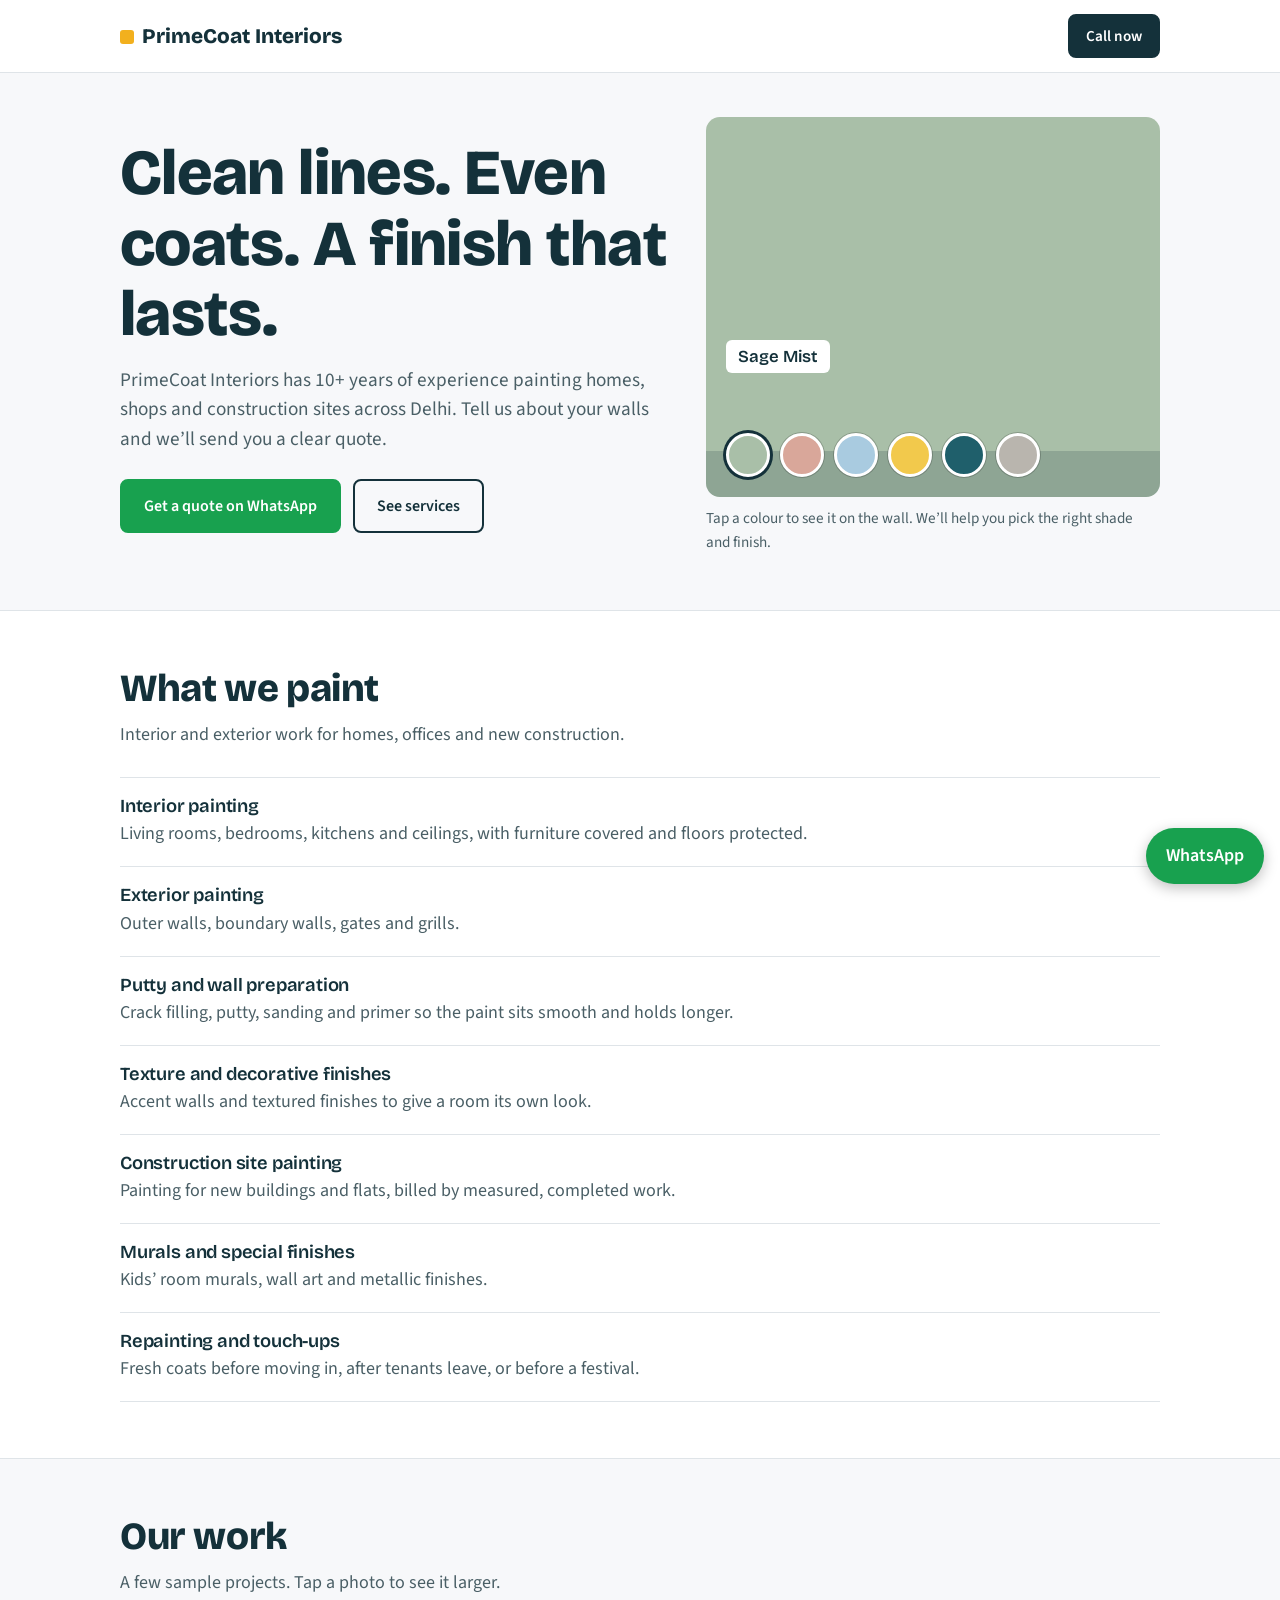
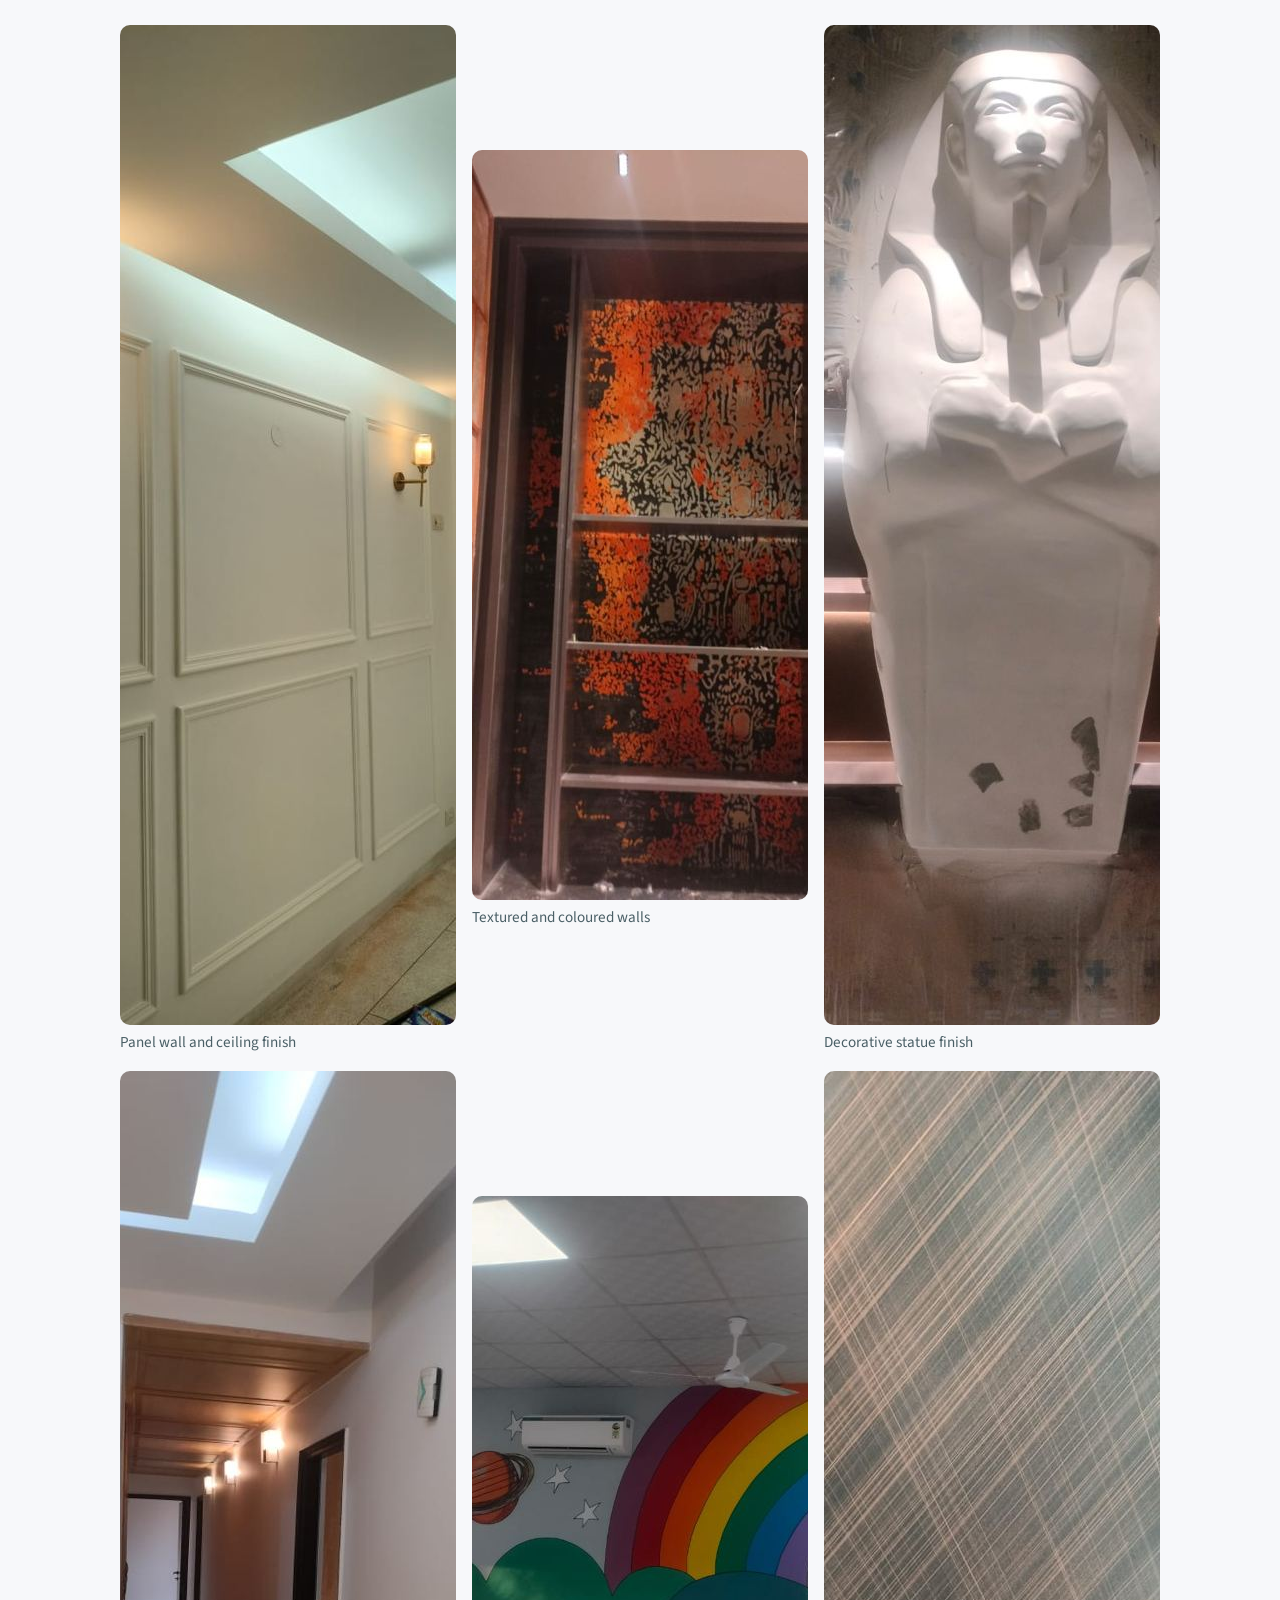
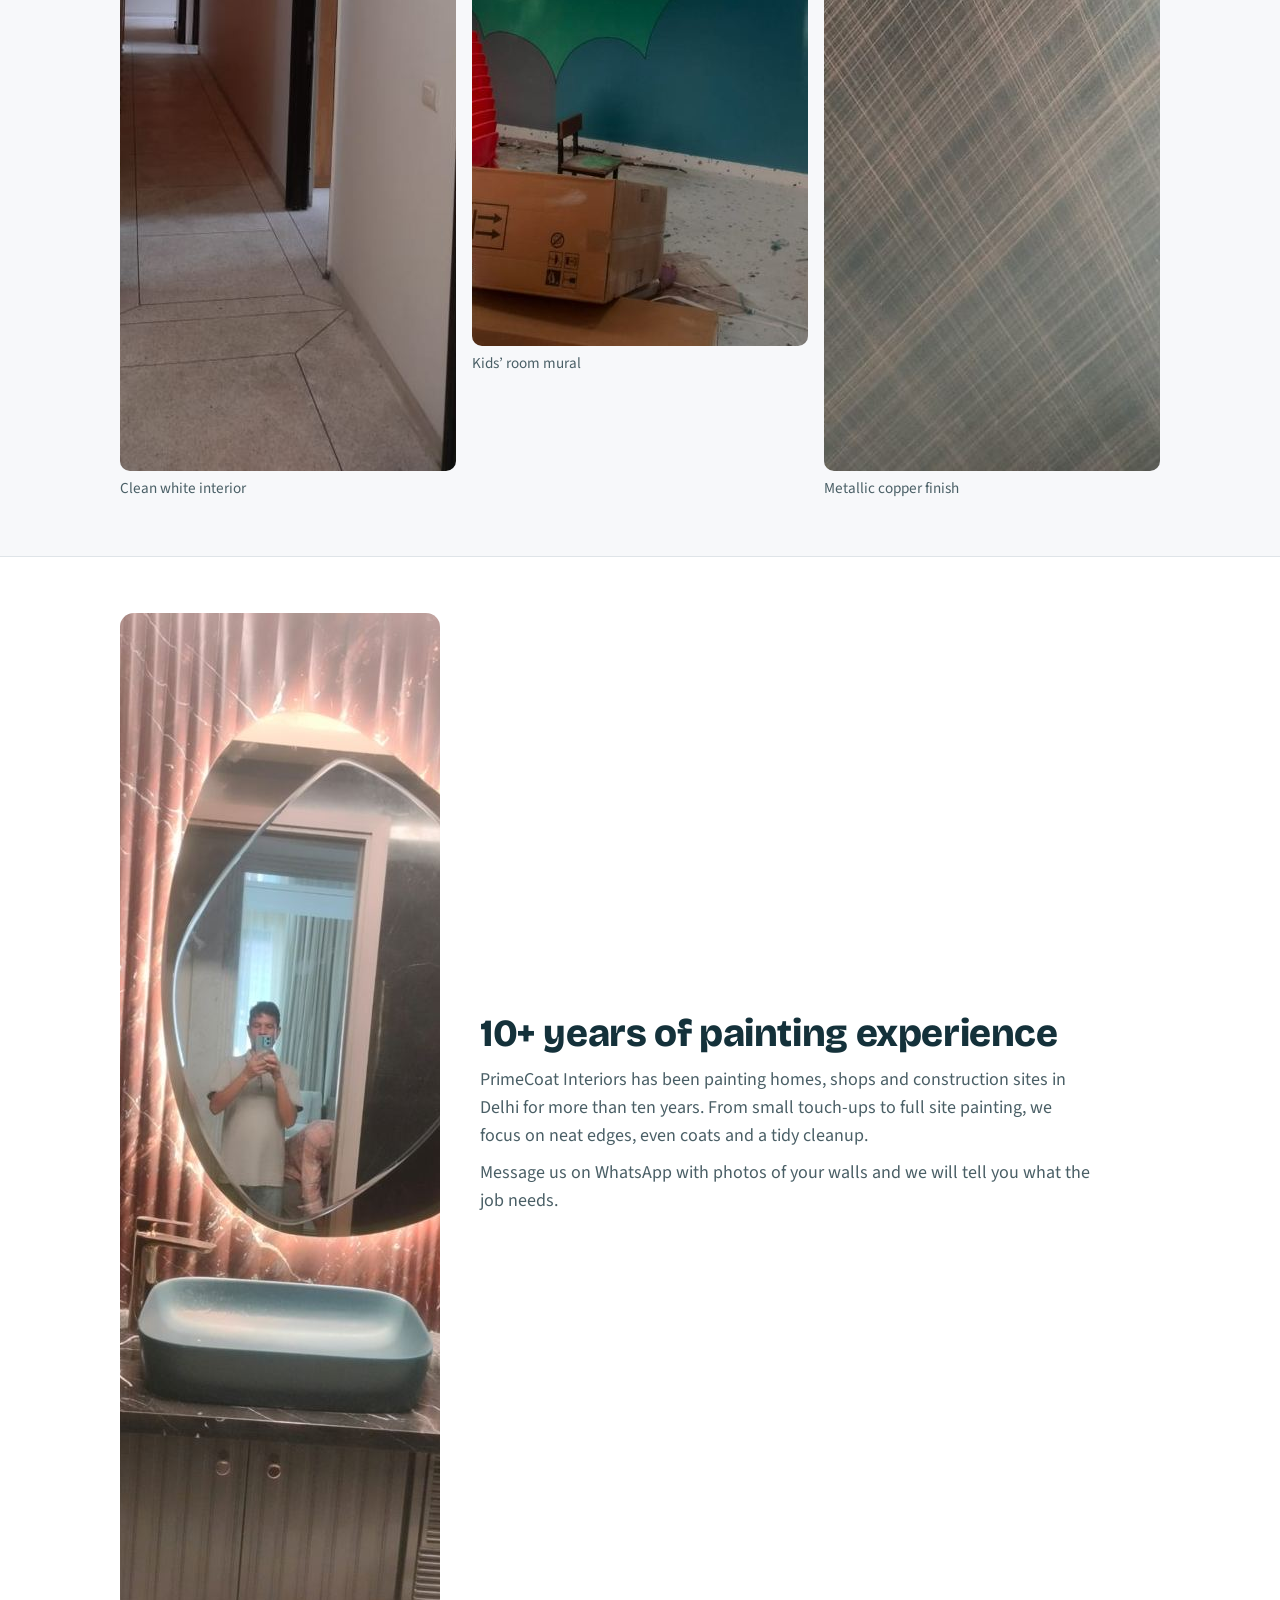
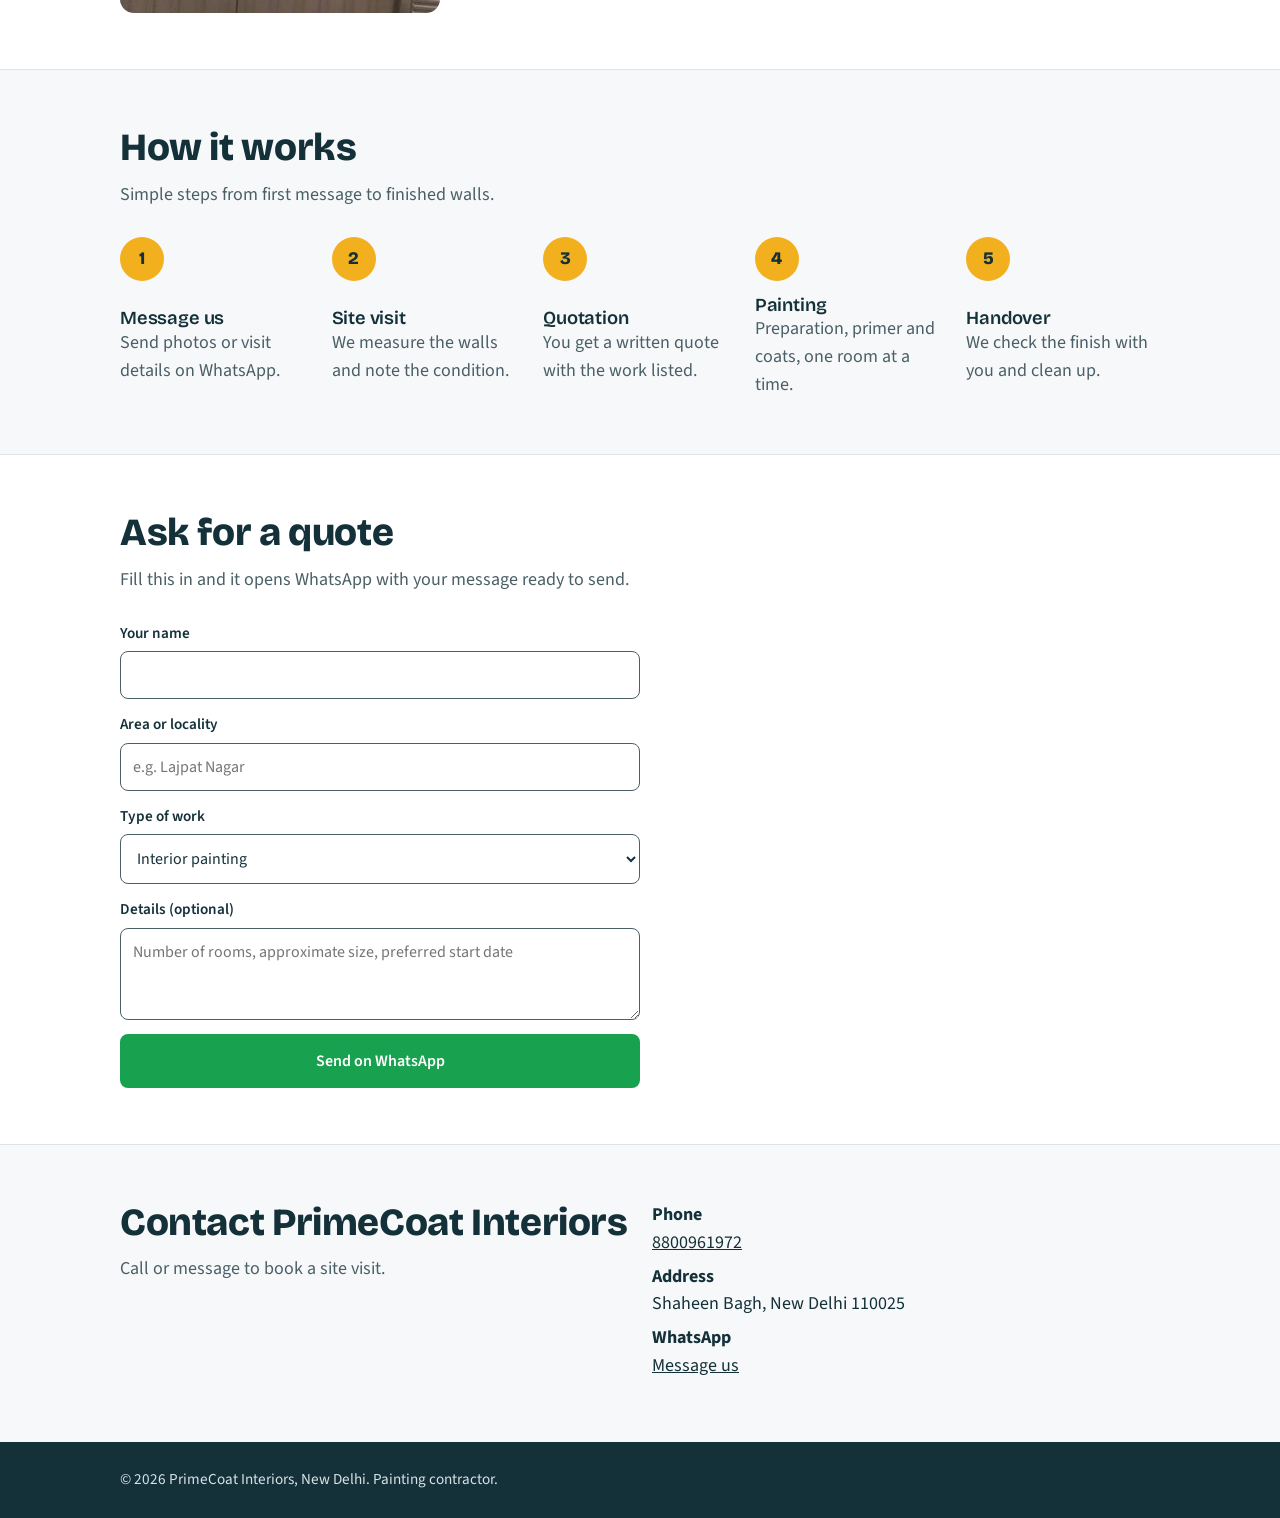
==== commit cfacd845: "Update index.html" ====
--- a/index.html
+++ b/index.html
@@ -184,7 +184,7 @@
       <p class="sub">Fill this in and it opens WhatsApp with your message ready to send.</p>
       <form id="quoteForm">
         <label>Your name<input name="name" autocomplete="name" required></label>
-        <label>Area or locality<input name="area" placeholder="e.g. Shaheen Bagh" required></label>
+        <label>Area or locality<input name="area" placeholder="e.g. Lajpat Nagar" required></label>
         <label>Type of work
           <select name="work">
             <option>Interior painting</option>
@@ -209,7 +209,7 @@
         <p class="sub">Call or message to book a site visit.</p>
       </div>
       <div>
-        <p><strong>Phone</strong><br><a href="tel:+918800961972">8800961972</a> / <a href="tel:+919958641314">9958641314</a></p>
+        <p><strong>Phone</strong><br><a href="tel:+918800961972">8800961972</a> </p>
         <p><strong>Address</strong><br>Shaheen Bagh, New Delhi 110025</p>
         <p><strong>WhatsApp</strong><br><a href="https://wa.me/918800961972">Message us</a></p>
       </div>
